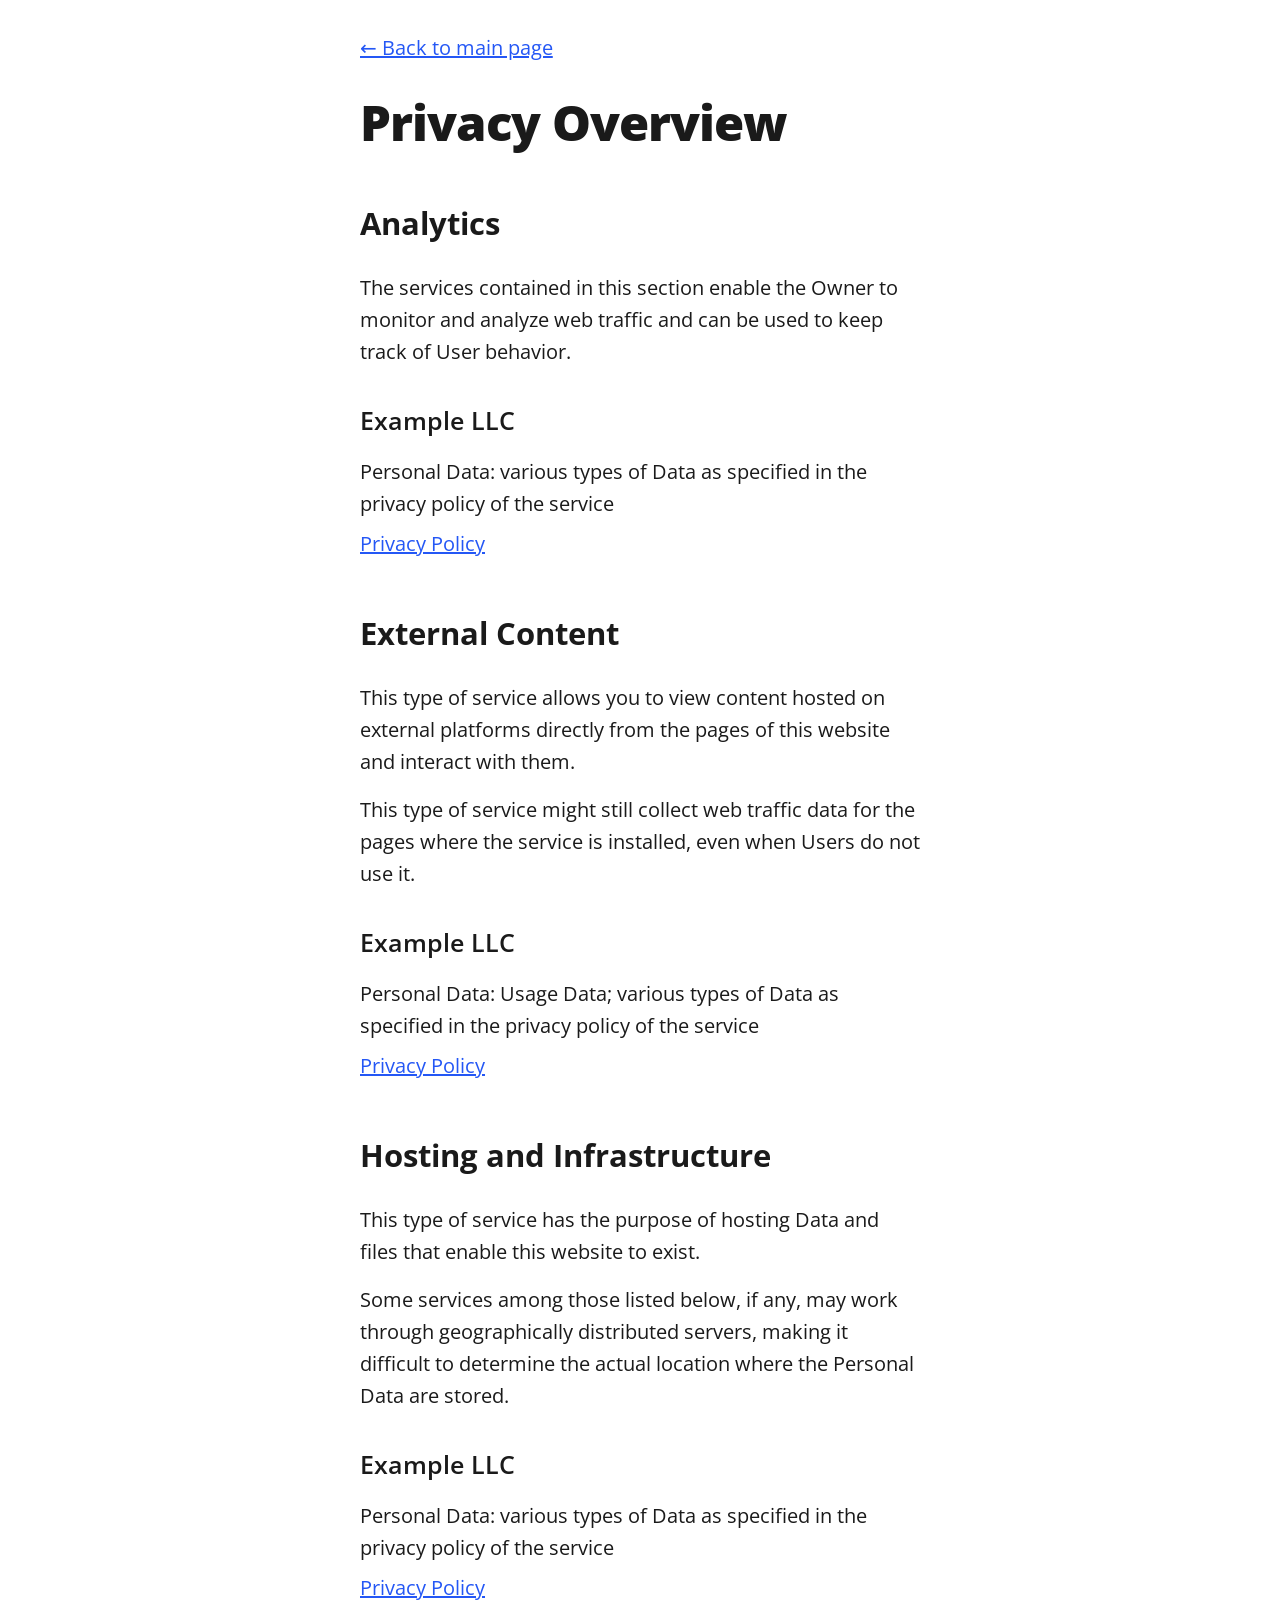
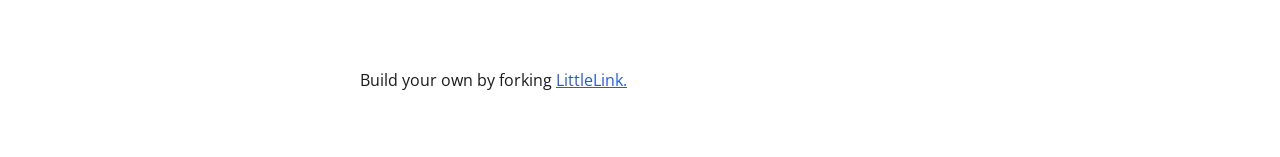
==== privacy.html @ 15a026bd "source repo import" ====
<!DOCTYPE html>

<!--
  To change the theme, change the class on the html tag below to one of:
  - theme-auto: Automatically switches based on user's system preferences
  - theme-light: Forces light theme
  - theme-dark: Forces dark theme
-->

<html class="theme-auto" lang="en"> <!-- Update `class="theme-auto"` with your preference -->

  <head>
    <meta charset="utf-8">
    <meta name="viewport" content="width=device-width, initial-scale=1">

    <!-- Page Title - Change this to your name/brand (50-60 characters recommended) -->
    <title>Privacy Policy | LittleLink</title>
    <link rel="icon" type="image/png" href="images/avatar.png"> <!-- Update this with your own favicon -->


    <!-- Meta Description - Write a description (150-160 characters recommended) -->
    <meta name="description" content="Privacy policy and data collection information for LittleLink">
    <meta name="robots" content="noindex"> <!-- Since this is a utility page -->

    <!-- Browser UI Color - Matches the default light/dark theme backgrounds -->
    <meta name="theme-color" content="#ffffff" media="(prefers-color-scheme: light)">
    <meta name="theme-color" content="#121212" media="(prefers-color-scheme: dark)">

    <!-- Stylesheets -->
    <link rel="stylesheet" href="css/reset.css">
    <link rel="stylesheet" href="css/style.css">
    <link rel="stylesheet" href="css/brands.css">

  </head>

  <body>
    <main class="container-left">
      <div class="column">
        <nav>
          <a href="index.html" aria-label="Back to homepage">← Back to main page</a>
        </nav>

        <h1>Privacy Overview</h1>

        <section aria-labelledby="analytics-heading">
          <h2 id="analytics-heading">Analytics</h2>
          <p>The services contained in this section enable the Owner to monitor and analyze web traffic and can be used to keep track of User behavior.</p>

          <h3>Example LLC</h3>
          <ul role="list">
            <li>Personal Data: various types of Data as specified in the privacy policy of the service</li>
            <li><a href="https://example.com/privacy/" target="_blank" rel="noopener">Privacy Policy</a></li>
          </ul>
        </section>

        <section aria-labelledby="external-content-heading">
          <h2 id="external-content-heading">External Content</h2>
          <p>This type of service allows you to view content hosted on external platforms directly from the pages of this website and interact with them.</p>
          <p>This type of service might still collect web traffic data for the pages where the service is installed, even when Users do not use it.</p>

          <h3>Example LLC</h3>
          <ul role="list">
            <li>Personal Data: Usage Data; various types of Data as specified in the privacy policy of the service</li>
            <li><a href="https://example.com/privacy/" target="_blank" rel="noopener">Privacy Policy</a></li>
          </ul>
        </section>

        <section aria-labelledby="hosting-heading">
          <h2 id="hosting-heading">Hosting and Infrastructure</h2>
          <p>This type of service has the purpose of hosting Data and files that enable this website to exist.</p>
          <p>Some services among those listed below, if any, may work through geographically distributed servers, making it difficult to determine the actual location where the Personal Data are stored.</p>

          <h3>Example LLC</h3>
          <ul role="list">
            <li>Personal Data: various types of Data as specified in the privacy policy of the service</li>
            <li><a href="https://example.com/privacy" target="_blank" rel="noopener">Privacy Policy</a></li>
          </ul>
        </section>

        <footer>
          <p>Build your own by forking <a href="https://littlelink.io" target="_blank" rel="noopener">LittleLink.</a></p>
        </footer>
      </div>
    </main>

  </body>

</html>
---- css/style.css ----
/*
* LittleLink
* https://littlelink.io
* Free to use under the MIT license
* http://www.opensource.org/licenses/mit-license.php
*/

/* Grid
  –––––––––––––––––––––––––––––––––––––––––––––––––– */
  .container {
	position:relative;
	width:100%;
	max-width:37.5rem;     				/* 600px */
    text-align:center;
	margin:0 auto;
	padding:var(--spacing-xl) var(--spacing-m) 0 var(--spacing-m);
	box-sizing:border-box;
}
.container-left {
	position:relative;
	width:100%;
	max-width:37.5rem;
	text-align:left;
	margin:0 auto;
	padding:0 1.25rem;
	box-sizing:border-box;
}
.container-left p {
	margin-bottom: 1rem;  				/* 16px space between paragraphs */
  }
.column {
	width:100%;
	box-sizing:border-box;
}
/* For devices larger than 400px */
  @media (min-width:25rem) {            /* 400px */
    .container {
	width:85%;
}
}/* For devices larger than 550px */
  @media (min-width:34.375rem) {        /* 550px */
    .container {
	width:80%;
}
}

/* Base Styles
  –––––––––––––––––––––––––––––––––––––––––––––––––– */
  body {
	margin:0;
	padding:0;
	background-color:#ffffff;
	color:#1a1a1a;
	font-family:"Open Sans",system-ui;
    font-weight:400;
	line-height:1.6;
}

/* Base Typography Settings
–––––––––––––––––––––––––––––––––––––––––––––––––– */
/* Base size - 16px browser default */
:root {
  font-size:16px;           /* Using a 1.25 modular scale for typography */
  --scale-0:1rem;           /* 16px */
  --scale-1:1.25rem;        /* 20px */
  --scale-2:1.563rem;       /* 25px */
  --scale-3:1.953rem;       /* 31px */
  --scale-4:2.441rem;       /* 39px */
  --scale-5:3.052rem;       /* 49px */

  /* Spacing units */
  --spacing-xs:0.5rem;      /* 8px */
  --spacing-s:1rem;         /* 16px */
  --spacing-m:1.5rem;       /* 24px */
  --spacing-l:2rem;         /* 32px */
  --spacing-xl:3rem;        /* 48px */
  --spacing-xxl:4rem;       /* 64px */
}

/* Avatar */
.avatar {
	width: 8rem;             /* 128px */
	height: 8rem;
	border-radius: 50%;
	object-fit: cover;
	background-position: center;
	margin-bottom: var(--spacing-l);
	margin-left: auto;
	margin-right: auto;
	display: block;
  }

/* Typography Scale */
h1 {
	margin:0 0 var(--spacing-m) 0;
	font-size:var(--scale-5);           /* ~49px */
  	font-weight:800;
	line-height:1.1;
	letter-spacing:-0.02em;
	word-wrap:break-word;
	overflow-wrap:break-word;
	hyphens:auto;           /* Delete this to remove automatic hyphen on line break */
}
body {
	font-size:var(--scale-1);           /* 20px */
  	line-height:1.6;
}
.container p {
	margin:0 0 var(--spacing-xl) 0;
	font-size:var(--scale-1);
	line-height:1.6;
}

/* Footer */
footer {
	margin:var(--spacing-xxl) 0;            /* 4rem (64px) top and bottom */
    font-size:var(--scale-0);
}

/* Responsive adjustments */
@media (max-width:34.375rem) {              /* 550px */
  h1 {
	font-size:2rem;
}
body {
	font-size:var(--scale-0);
}
.container p {
	font-size:var(--scale-0);
}
.avatar {
	margin-bottom:var(--spacing-m);
}
footer {
	margin:var(--spacing-xl) 0;         	/* 3rem (48px) top and bottom */
}
}

/* Links
  –––––––––––––––––––––––––––––––––––––––––––––––––– */
  a {
	color:#2457F5;
	text-decoration:underline;
}
a:hover {
	color:#083BDA;
}

/* Buttons
–––––––––––––––––––––––––––––––––––––––––––––––––– */
.button,button {
	display:inline-flex;
	align-items:center;
	justify-content:center;
	width:18.75rem;             	/* 300px */
 	min-height:3rem;                /* 48px */
  	padding:0.75rem 1rem;         	/* 12px ; 16px */
  	font-size:1.125rem;           	/* 18px */
  	font-weight:700;
	text-decoration:none;
	white-space:normal;
  	background-color:var(--button-background,transparent);
	color:var(--button-text,#000000);
	border:var(--button-border,none);
	border-radius:0.5rem;
	cursor:pointer;
	box-sizing:border-box;
	hyphens:auto;               	/* Delete this to remove automatic hyphen on line break */
  	margin-bottom:1rem;
	text-align:center;
	line-height:1.3;
}

/* Icons
–––––––––––––––––––––––––––––––––––––––––––––––––– */
.icon {
	width:1.25rem;
	height:1.25rem;
	margin-right:0.5rem;
	flex-shrink:0;
}

/* Avatar Modifiers
  –––––––––––––––––––––––––––––––––––––––––––––––––– */
   /* Modifier for no avatar rounding */
   .avatar--none {
	border-radius: 0%;
  }

  /* Modifier for rounded avatar */
  .avatar--rounded {
	border-radius: 50%;
  }

  /* Modifier for slightly rounded corners */
  .avatar--soft {
	border-radius: 0.5rem;   /* 8px rounded corners */
  }

/* Theme System
  –––––––––––––––––––––––––––––––––––––––––––––––––– */
/* Light theme is default above */

/* Light theme (forced) */
:root.theme-light {
	color-scheme:light;
}

/* Dark theme */
:root.theme-dark {
	color-scheme:dark;
}
:root.theme-dark :focus-visible {
	outline: 2px solid #4899F7;
	outline-offset: 2px;
  }
:root.theme-dark body {
	background-color:#121212;
	color:#ffffff;
}
:root.theme-dark a:not(.button) {
	color:#4899F7;
}
:root.theme-dark a:not(.button):hover {
	color:#7AB8FF;
}

/* Auto theme */
:root.theme-auto {
	color-scheme:light dark;
}
@media (prefers-color-scheme:dark) {
	:root.theme-auto body {
	background-color:#121212;
	color:#ffffff;
}
:root.theme-auto :focus-visible {
    outline: 2px solid #4899F7;
    outline-offset: 2px;
  }
:root.theme-auto a:not(.button) {
	color:#4899F7;
}
:root.theme-auto a:not(.button):hover {
	color:#7AB8FF;
}
}

/* Button Text Color Override
    –––––––––––––––––––––––––––––––––––––––––––––––––– */
    .button:hover,button:hover {
	color:var(--button-text,#000000);
}

/* Privacy Page Styles
  –––––––––––––––––––––––––––––––––––––––––––––––––– */
.container-left nav {
	margin:var(--spacing-l) 0;
	text-align:left;
}
section {
	margin:var(--spacing-xl) 0;
	text-align:left;
}
h2 {
	font-size:var(--scale-3);
	font-weight:700;
	margin-bottom:var(--spacing-m);
}
h3 {
	font-size:var(--scale-2);
	font-weight:600;
	margin:var(--spacing-l) 0 var(--spacing-s) 0;
}
ul {
	list-style:none;
	padding:0;
	margin:0 0 var(--spacing-m) 0;
}
ul li {
	margin-bottom:var(--spacing-xs);
}

/* Privacy page specific responsive adjustments */
  @media (max-width:34.375rem) {
	h2 {
	font-size:var(--scale-2);
	}
	h3 {
	font-size:var(--scale-1);
	}
	section {
	margin:var(--spacing-l) 0;
	}
}

/* Font Face Definitions
  –––––––––––––––––––––––––––––––––––––––––––––––––– */
@font-face {
	font-display:swap;
	font-family:'Open Sans';
	font-style:normal;
	font-weight:400;
	src:url('../fonts/open-sans-v34-vietnamese_latin-ext_latin_hebrew_greek-ext_greek_cyrillic-ext_cyrillic-regular.woff2') format('woff2');
}
@font-face {
	font-display:swap;
	font-family:'Open Sans';
	font-style:normal;
	font-weight:600;
	src:url('../fonts/open-sans-v34-vietnamese_latin-ext_latin_hebrew_greek-ext_greek_cyrillic-ext_cyrillic-600.woff2') format('woff2');
}
@font-face {
	font-display:swap;
	font-family:'Open Sans';
	font-style:normal;
	font-weight:700;
	src:url('../fonts/open-sans-v34-vietnamese_latin-ext_latin_hebrew_greek-ext_greek_cyrillic-ext_cyrillic-700.woff2') format('woff2');
}
@font-face {
	font-display:swap;
	font-family:'Open Sans';
	font-style:normal;
	font-weight:800;
	src:url('../fonts/open-sans-v34-vietnamese_latin-ext_latin_hebrew_greek-ext_greek_cyrillic-ext_cyrillic-800.woff2') format('woff2');
}
---- css/brands.css ----
/*
* LittleLink Button Styles
* https://littlelink.io
* Free to use under the MIT license
* http://www.opensource.org/licenses/mit-license.php
*/

/* Brand Button Base Styles
–––––––––––––––––––––––––––––––––––––––––––––––––– */
/* Only include brand-specific button styling here.
   The color/background/border plumbing lives in style.css. */
.button,button {
	transition:filter 0.2s ease,transform 0.2s ease;
}

/* Global Button Hover Effect
–––––––––––––––––––––––––––––––––––––––––––––––––– */
.button:hover,button:hover {
	filter:brightness(90%);
	transform:translateY(-1px);
}

/* Button Icons
–––––––––––––––––––––––––––––––––––––––––––––––––– */
.icon {
	filter:var(--icon-filter,none);
}

/* Brand-Specific Styles
–––––––––––––––––––––––––––––––––––––––––––––––––– */

/* Default */
.button.button-default {
	--button-text:#ffffff;
	--button-background:#2457F5;
	--button-border:1px solid #ffffff;
}

/* Amazon */
.button-amazon {
	--button-text:#000000;
	--button-background:#FFFFFF;
	--button-border:1px solid #212121;
}

/* Amazon Music */
.button-amazon-music {
	--button-text:#000000;
	--button-background:#25D1DA;
}

/* Apple App Store */
.button-appstore {
	--button-text:#FFFFFF;
	--button-background:#000000;
	--button-border:1px solid #FFFFFF;
}

/* Apple Invites */
.button-invites {
	--button-text:#FFFFFF;
	--button-background:#000000;
	--button-border:1px solid #FFFFFF;
}

/* Apple Music */
.button-apple-music {
	--button-text:#ffffff;
	--button-background:#000000;
	--button-border:1px solid #FFFFFF;
}

/* Apple Music Alt */
.button-apple-music-alt {
	--button-text:#ffffff;
	background-image:linear-gradient(to bottom,#FB5C74,#FA233B);
}

/* Apple Podcasts */
.button-apple-podcasts {
	--button-text:#ffffff;
	--button-background:#000000;
	--button-border:1px solid #FFFFFF;
}

/* Apple Podcasts Alt */
.button-apple-podcasts-alt {
	--button-text:#ffffff;
	background-image:linear-gradient(to bottom,#F452FF,#832BC1);
}

/* Bandcamp */
.button-bandcamp {
	--button-text:#ffffff;
	--button-background:#1d9fc3;
}

/* Behance */
.button-behance {
	--button-text:#ffffff;
	--button-background:#0057FF;
  --button-border:1px solid #FFFFFF;
}

/* Bluesky */
.button-bluesky {
	--button-text:#FFFFFF;
	--button-background:#1185FE;
}

/* Bluesky Alt */
.button-bluesky-alt {
	--button-text:#000000;
	--button-background:#FFFFFF;
	--button-border:1px solid #000000;
}

/* Buy Me a Coffee */
.button-coffee {
	--button-text:#000000;
	--button-background:#ffdd00;
}

/* Cal.com */
.button-cal {
	--button-text:#FFFFFF;
	--button-background:#292929;
	--button-border:1px solid #FFFFFF;
}

/* Calendly */
.button-calendly {
	--button-text:#FFFFFF;
	--button-background:#006BFF;
}

/* Cash App */
.button-cash-app {
	--button-text:#ffffff;
	background-image:linear-gradient(to bottom,#00d64b,#00c244);
}

/* dev.to */
.button-dev-to {
	--button-text:#000000;
	--button-background:#f5f5f5;
	--button-border:1px solid #212121;
}

/* Discogs */
.button-discogs {
	--button-text:#000000;
	--button-background:#FFFFFF;
	--button-border:1px solid #000000;
}

/* Discogs Alt */
.button-discogs-alt {
	--button-text:#FFFFFF;
	--button-background:#000000;
	--button-border:1px solid #FFFFFF;
}

/* Discord */
.button-discord {
	--button-text:#ffffff;
	--button-background:#5865F2;
}

/* Dribbble */
.button-dribbble {
	--button-text:#000000;
	--button-background:#FFFFFF;
	--button-border:1px solid #212121;
}

/* Etsy */
.button-etsy {
	--button-text:#ffffff;
	--button-background:#F45800;
}

/* Facebook */
.button-faceb {
	--button-text:#ffffff;
	--button-background:#0866FF;
}

/* Facebook Messenger */
.button-messenger {
	--button-text:#ffffff;
	--button-background:#0866FF;
}

/* Figma */
.button-figma {
	--button-text:#ffffff;
	--button-background:#000000;
	--button-border:1px solid #FFFFFF;
}

/* Fiverr */
.button-fiverr {
	--button-text:#ffffff;
	--button-background:#1DBF73;
}

/* Flickr */
.button-flickr {
	--button-text:#ffffff;
	--button-background:#000000;
	--button-border:1px solid #FFFFFF;
}

/* GitHub */
.button-github {
	--button-text:#ffffff;
	--button-background:#000000;
	--button-border:1px solid #FFFFFF;
}

/* GitLab */
.button-gitlab {
	--button-text:#ffffff;
	--button-background:#6151b2;
}

/* GoFundMe */
.button-gofundme {
	--button-text:#ffffff;
	--button-background:#02A95C;
}

/* Goodreads */
.button-goodreads {
	--button-text:#333333;
	--button-background:#f3f1e6;
	--button-border:1px solid #212121;
}

/* Google Black */
.button-google-black {
	--button-text:#FFFFFF;
	--button-background:#000000;
	--button-border:1px solid #FFFFFF;
}

/* Google Play Store */
.button-playstore {
	--button-text:#FFFFFF;
	--button-background:#000000;
	--button-border:1px solid #FFFFFF;
}

/* Google Scholar */
.button-google-scholar {
	--button-text:#000000;
	--button-background:#FFFFFF;
	--button-border:1px solid #212121;
}

/* Hashnode */
.button-hashnode {
	--button-text:#000000;
	--button-background:#ffffff;
	--button-border:1px solid #212121;
}

/* Instagram */
.button-instagram {
	--button-text:#ffffff;
	background-image:linear-gradient(-135deg,#1400c8,#b900b4,#f50000);
}

/* Kick */
.button-kick {
	--button-text:#ffffff;
	--button-background:#000000;
	--button-border:1px solid #ffffff;
}

/* Kick Alt */
.button-kick-alt {
	--button-text:#000000;
	--button-background:#01e701;
}

/* Kickstarter */
.button-kickstarter {
	--button-text:#ffffff;
	--button-background:#05ce78;
}

/* Ko-fi */
.button-ko-fi {
	--button-text:#ffffff;
	--button-background:#000000;
  --button-border:1px solid #FFFFFF;
}

/* Last.fm */
.button-last-fm {
	--button-text:#ffffff;
	--button-background:#D51007;
}

/* Letterboxd */
.button-letterboxd {
	--button-text:#ffffff;
	--button-background:#2c3440;
	--button-border:1px solid #FFFFFF;
}

/* Line */
.button-line {
	--button-text:#FFFFFF;
	--button-background:#06C755;
}

/* LinkedIn */
.button-linked {
	--button-text:#ffffff;
	--button-background:#2867b2;
}

/* Mailchimp */
.button-mailchimp {
	--button-text:#000000;
	--button-background:#FFE01B;
}

/* Mastodon */
.button-mastodon {
	--button-text:#ffffff;
	--button-background:#17063B;
	--button-border:1px solid #FFFFFF;
}

/* Matrix */
.button-matrix {
	--button-text:#000000;
	--button-background:#ffffff;
	--button-border:1px solid #000000;
}

/* Meetup */
.button-meetup {
	--button-text:#000000;
	--button-background:#ffffff;
	--button-border:1px solid #000000;
}

/* Meetup Alt */
.button-meetup-alt {
	--button-text:#ffffff;
	--button-background:#ED1C40;
}

/* Medium */
.button-medium {
	--button-text:#ffffff;
	--button-background:#000000;
	--button-border:1px solid #FFFFFF;
}

/* Microsoft */
.button-microsoft {
	--button-text:#ffffff;
	--button-background:#000000;
	--button-border:1px solid #FFFFFF;
}

/* Notion */
.button-notion {
	--button-text:#000000;
	--button-background:#ffffff;
	--button-border:1px solid #212121;
}

/* Obsidian */
.button.button-obsidian {
	--button-text:#ffffff;
	--button-background:#262626;
	--button-border:1px solid #ffffff;
}

/* OnlyFans */
.button-onlyfans {
	--button-text:#ffffff;
	--button-background:#00AEEF;
}

/* Patreon */
.button-patreon {
	--button-text:#ffffff;
	--button-background:#000000;
	--button-border:1px solid #FFFFFF;
}

/* PayPal */
.button-paypal {
	--button-text:#ffffff;
	--button-background:#002991;
  --button-border:1px solid #FFFFFF;
}

/* Pinterest */
.button-pinterest {
	--button-text:#000000;
	--button-background:#ffffff;
	--button-border:1px solid #212121;
}

/* Product Hunt */
.button-product-hunt {
	--button-text:#000000;
	--button-background:#ffffff;
	--button-border:1px solid #212121;
}

/* Reddit */
.button-reddit {
	--button-text:#FFFFFF;
	--button-background:#FF4500;
}

/* Shop */
.button-shop {
	--button-text:#ffffff;
	--button-background:#5A31F4;
}

/* Signal */
.button-signal {
	--button-text:#ffffff;
	--button-background:#3B45FD;
}

/* Signal Alt */
.button-signal-alt {
	--button-text:#3B45FD;
	--button-background:#E3E8FE;
	--button-border:1px solid #000000;
}

/* Slack */
.button-slack {
	--button-text:#000000;
	--button-background:#FFFFFF;
	--button-border:1px solid #212121;
}

/* Snapchat */
.button-snapchat {
	--button-text:#000000;
	--button-background:#fffc00;
}

/* SoundCloud */
.button-soundcloud {
	--button-text:#ffffff;
	--button-background:#ff5500;
}

/* Spotify */
.button-spotify {
	--button-text:#191414;
	--button-background:#1db954;
}

/* Spotify Alt */
.button-spotify-alt {
	--button-text:#FFFFFF;
	--button-background:#191414;
	--button-border:1px solid #FFFFFF;
}

/* Square */
.button-square {
	--button-text:#FFFFFF;
	--button-background:#006AFF;
}

/* Stack Overflow */
.button-stack-overflow {
	--button-text:#000000;
	--button-background:#FFFFFF;
	--button-border:1px solid #000000;
}

/* Steam */
.button-steam {
	--button-text:#ffffff;
	background-image:linear-gradient(90deg,#08BBFF,#2B75FF);
}

/* Steam Alt */
.button-steam-alt {
	--button-text:#ffffff;
	background-image:linear-gradient(90deg,#09172a,#072a57,#0c5085);
	--button-border:1px solid #FFFFFF;
}

/* Strava */
.button-strava {
	--button-text:#ffffff;
	--button-background:#fc5200;
}

/* Substack */
.button-substack {
	--button-text:#ffffff;
	--button-background:#FF6719;
}

/* Telegram */
.button-telegram {
	--button-text:#ffffff;
	--button-background:#3faee8;
}

/* Threads */
.button-threads {
	--button-text:#FFFFFF;
	--button-background:#000000;
	--button-border:1px solid #FFFFFF;
}

/* Threema */
.button-threema {
	--button-text:#000000;
	--button-background:#3fe669;
}

/* TikTok */
.button-tiktok {
	--button-text:#ffffff;
	--button-background:#000000;
	--button-border:1px solid #FFFFFF;
}

/* Trello */
.button-trello {
	--button-text:#ffffff;
	--button-background:#0065ff;
}

/* Tumblr */
.button-tumb {
	--button-text:#ffffff;
	--button-background:#131313;
	--button-border:1px solid #FFFFFF;
}

/* Twitch */
.button-twitch {
	--button-text:#ffffff;
	--button-background:#9146ff;
}

/* Unsplash */
.button-unsplash {
	--button-text:#000000;
	--button-background:#ffffff;
	--button-border:1px solid #212121;
}

/* Venmo */
.button-venmo {
	--button-text:#ffffff;
	--button-background:#008CFF;
}

/* Vimeo */
.button-vimeo {
	--button-text:#ffffff;
	--button-background:#1ab7ea;
}

/* VSCO */
.button-vsco {
	--button-text:#FFFFFF;
	--button-background:#000000;
	--button-border:1px solid #FFFFFF;
}

/* WhatsApp */
.button-whatsapp {
	--button-text:#ffffff;
	--button-background:#455a64;
}

/* WordPress */
.button-wordpress {
	--button-text:#ffffff;
	--button-background:#3858E9;
}

/* X */
.button-x {
	--button-text:#FFFFFF;
	--button-background:#000000;
	--button-border:1px solid #FFFFFF;
}

/* YouTube */
.button-yt {
	--button-text:#ffffff;
	--button-background:#282828;
	--button-border:1px solid #FFFFFF;
}

/* YouTube Music */
.button-yt-music {
	--button-text:#ffffff;
	--button-background:#282828;
	--button-border:1px solid #FFFFFF;
}

/* YouTube Alt */
.button-yt-alt {
	--button-text:#ffffff;
	--button-background:#FF0000;
}

/* Zelle */
.button-zelle {
	--button-text:#ffffff;
	--button-background:#6D1ED4;
}

/* Zoom */
.button-zoom {
	--button-text:#ffffff;
	--button-background:#0B5CFF;
  --button-border:1px solid #FFFFFF;
}
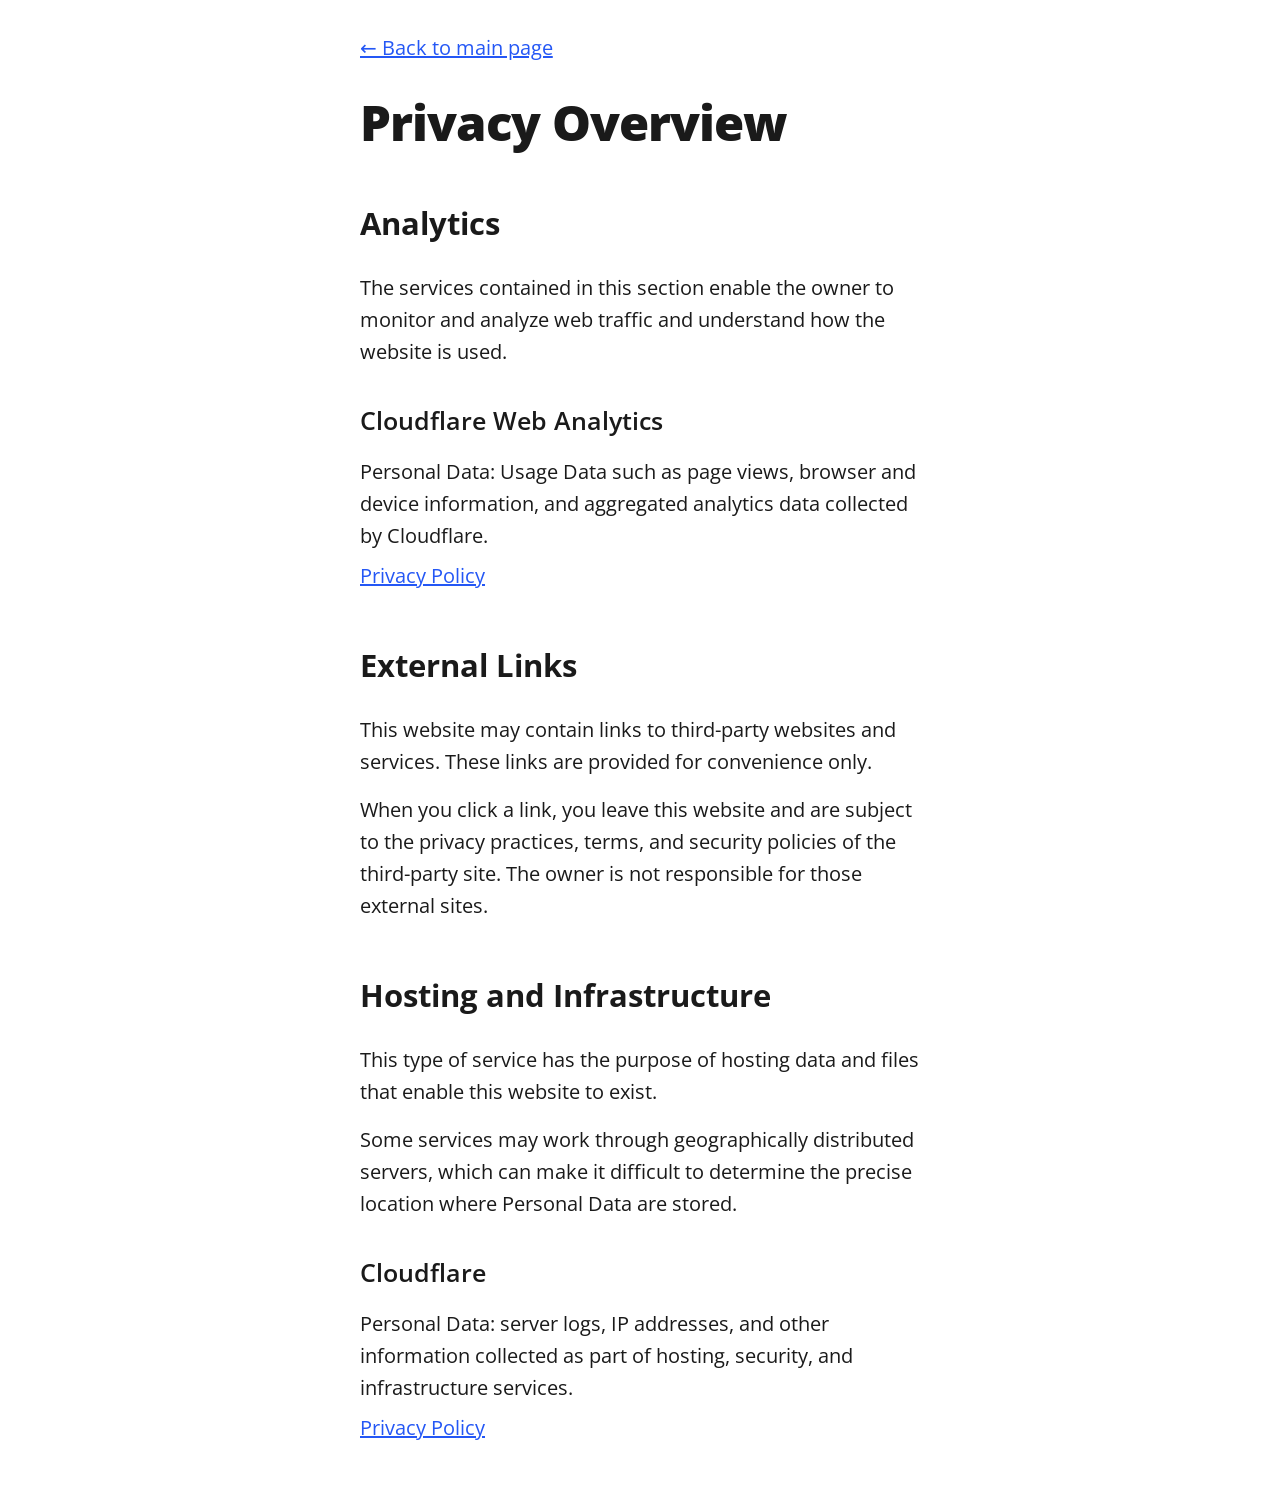
==== commit 610e11e3: "Updated to feature everything needed" ====
--- a/privacy.html
+++ b/privacy.html
@@ -14,12 +14,12 @@
     <meta name="viewport" content="width=device-width, initial-scale=1">
 
     <!-- Page Title - Change this to your name/brand (50-60 characters recommended) -->
-    <title>Privacy Policy | LittleLink</title>
+    <title>Privacy Policy | Splewsh.uk</title>
     <link rel="icon" type="image/png" href="images/avatar.png"> <!-- Update this with your own favicon -->
 
 
     <!-- Meta Description - Write a description (150-160 characters recommended) -->
-    <meta name="description" content="Privacy policy and data collection information for LittleLink">
+    <meta name="description" content="Privacy policy and data collection information for Splewsh.uk">
     <meta name="robots" content="noindex"> <!-- Since this is a utility page -->
 
     <!-- Browser UI Color - Matches the default light/dark theme backgrounds -->
@@ -44,42 +44,32 @@
 
         <section aria-labelledby="analytics-heading">
           <h2 id="analytics-heading">Analytics</h2>
-          <p>The services contained in this section enable the Owner to monitor and analyze web traffic and can be used to keep track of User behavior.</p>
+          <p>The services contained in this section enable the owner to monitor and analyze web traffic and understand how the website is used.</p>
 
-          <h3>Example LLC</h3>
+          <h3>Cloudflare Web Analytics</h3>
           <ul role="list">
-            <li>Personal Data: various types of Data as specified in the privacy policy of the service</li>
-            <li><a href="https://example.com/privacy/" target="_blank" rel="noopener">Privacy Policy</a></li>
+            <li>Personal Data: Usage Data such as page views, browser and device information, and aggregated analytics data collected by Cloudflare.</li>
+            <li><a href="https://www.cloudflare.com/privacypolicy/" target="_blank" rel="noopener">Privacy Policy</a></li>
           </ul>
         </section>
 
-        <section aria-labelledby="external-content-heading">
-          <h2 id="external-content-heading">External Content</h2>
-          <p>This type of service allows you to view content hosted on external platforms directly from the pages of this website and interact with them.</p>
-          <p>This type of service might still collect web traffic data for the pages where the service is installed, even when Users do not use it.</p>
-
-          <h3>Example LLC</h3>
-          <ul role="list">
-            <li>Personal Data: Usage Data; various types of Data as specified in the privacy policy of the service</li>
-            <li><a href="https://example.com/privacy/" target="_blank" rel="noopener">Privacy Policy</a></li>
-          </ul>
+        <section aria-labelledby="external-links-heading">
+          <h2 id="external-links-heading">External Links</h2>
+          <p>This website may contain links to third-party websites and services. These links are provided for convenience only.</p>
+          <p>When you click a link, you leave this website and are subject to the privacy practices, terms, and security policies of the third-party site. The owner is not responsible for those external sites.</p>
         </section>
 
         <section aria-labelledby="hosting-heading">
           <h2 id="hosting-heading">Hosting and Infrastructure</h2>
-          <p>This type of service has the purpose of hosting Data and files that enable this website to exist.</p>
-          <p>Some services among those listed below, if any, may work through geographically distributed servers, making it difficult to determine the actual location where the Personal Data are stored.</p>
+          <p>This type of service has the purpose of hosting data and files that enable this website to exist.</p>
+          <p>Some services may work through geographically distributed servers, which can make it difficult to determine the precise location where Personal Data are stored.</p>
 
-          <h3>Example LLC</h3>
+          <h3>Cloudflare</h3>
           <ul role="list">
-            <li>Personal Data: various types of Data as specified in the privacy policy of the service</li>
-            <li><a href="https://example.com/privacy" target="_blank" rel="noopener">Privacy Policy</a></li>
+            <li>Personal Data: server logs, IP addresses, and other information collected as part of hosting, security, and infrastructure services.</li>
+            <li><a href="https://www.cloudflare.com/privacypolicy/" target="_blank" rel="noopener">Privacy Policy</a></li>
           </ul>
         </section>
-
-        <footer>
-          <p>Build your own by forking <a href="https://littlelink.io" target="_blank" rel="noopener">LittleLink.</a></p>
-        </footer>
       </div>
     </main>
 
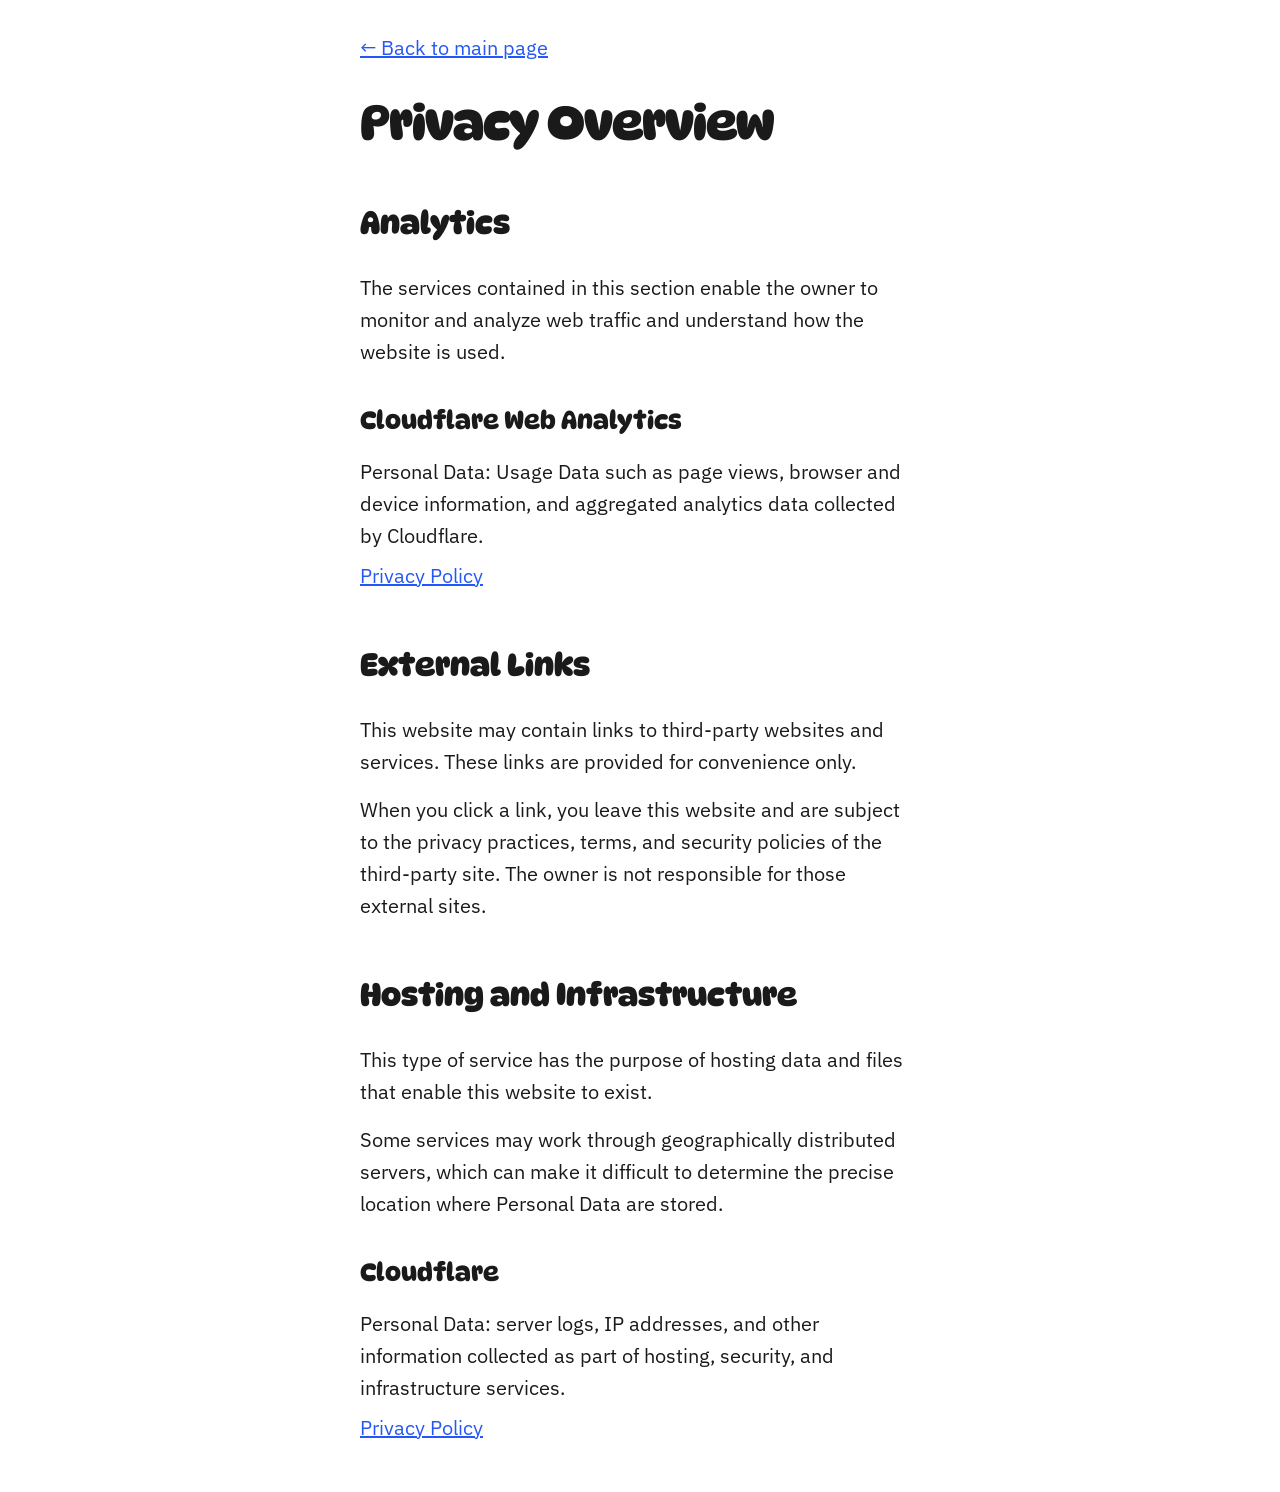
==== commit 04d3fd6f: "Changed fonts" ====
--- a/privacy.html
+++ b/privacy.html
@@ -25,6 +25,10 @@
     <!-- Browser UI Color - Matches the default light/dark theme backgrounds -->
     <meta name="theme-color" content="#ffffff" media="(prefers-color-scheme: light)">
     <meta name="theme-color" content="#121212" media="(prefers-color-scheme: dark)">
+
+    <link rel="preconnect" href="https://fonts.googleapis.com">
+    <link rel="preconnect" href="https://fonts.gstatic.com" crossorigin>
+    <link href="https://fonts.googleapis.com/css2?family=DynaPuff:wght@400..700&family=IBM+Plex+Sans:wght@400;600;700&display=swap" rel="stylesheet">
 
     <!-- Stylesheets -->
     <link rel="stylesheet" href="css/reset.css">
--- a/css/style.css
+++ b/css/style.css
@@ -13,8 +13,11 @@
 	max-width:37.5rem;     				/* 600px */
     text-align:center;
 	margin:0 auto;
-	padding:var(--spacing-xl) var(--spacing-m) 0 var(--spacing-m);
+	padding:var(--spacing-l) var(--spacing-m) 0 var(--spacing-m);
 	box-sizing:border-box;
+	display:flex;
+	flex:1;
+	flex-direction:column;
 }
 .container-left {
 	position:relative;
@@ -32,6 +35,11 @@
 	width:100%;
 	box-sizing:border-box;
 }
+.container > .column {
+	display:flex;
+	flex:1;
+	flex-direction:column;
+}
 /* For devices larger than 400px */
   @media (min-width:25rem) {            /* 400px */
     .container {
@@ -49,9 +57,11 @@
   body {
 	margin:0;
 	padding:0;
+	display:flex;
+	flex-direction:column;
 	background-color:#ffffff;
 	color:#1a1a1a;
-	font-family:"Open Sans",system-ui;
+	font-family:"IBM Plex Sans",sans-serif;
     font-weight:400;
 	line-height:1.6;
 }
@@ -89,24 +99,35 @@
 	margin-right: auto;
 	display: block;
   }
+.container .avatar {
+	margin-bottom:var(--spacing-s);
+}
 
 /* Typography Scale */
 h1 {
 	margin:0 0 var(--spacing-m) 0;
 	font-size:var(--scale-5);           /* ~49px */
-  	font-weight:800;
+	font-weight:700;
 	line-height:1.1;
 	letter-spacing:-0.02em;
 	word-wrap:break-word;
 	overflow-wrap:break-word;
 	hyphens:auto;           /* Delete this to remove automatic hyphen on line break */
 }
+h1,
+h2,
+h3 {
+	font-family:"DynaPuff",cursive;
+}
+.container h1 {
+	margin-bottom:var(--spacing-xs);
+}
 body {
 	font-size:var(--scale-1);           /* 20px */
   	line-height:1.6;
 }
 .container p {
-	margin:0 0 var(--spacing-xl) 0;
+	margin:0 0 var(--spacing-m) 0;
 	font-size:var(--scale-1);
 	line-height:1.6;
 }
@@ -116,6 +137,9 @@
 	margin:var(--spacing-xxl) 0;            /* 4rem (64px) top and bottom */
     font-size:var(--scale-0);
 }
+.container footer {
+	margin:auto 0 var(--spacing-m);
+}
 
 /* Responsive adjustments */
 @media (max-width:34.375rem) {              /* 550px */
@@ -130,6 +154,9 @@
 }
 .avatar {
 	margin-bottom:var(--spacing-m);
+}
+.container .avatar {
+	margin-bottom:var(--spacing-s);
 }
 footer {
 	margin:var(--spacing-xl) 0;         	/* 3rem (48px) top and bottom */
@@ -166,6 +193,7 @@
 	cursor:pointer;
 	box-sizing:border-box;
 	hyphens:auto;               	/* Delete this to remove automatic hyphen on line break */
+	font-family:"IBM Plex Sans",sans-serif;
   	margin-bottom:1rem;
 	text-align:center;
 	line-height:1.3;
@@ -293,34 +321,3 @@
 	margin:var(--spacing-l) 0;
 	}
 }
-
-/* Font Face Definitions
-  –––––––––––––––––––––––––––––––––––––––––––––––––– */
-@font-face {
-	font-display:swap;
-	font-family:'Open Sans';
-	font-style:normal;
-	font-weight:400;
-	src:url('../fonts/open-sans-v34-vietnamese_latin-ext_latin_hebrew_greek-ext_greek_cyrillic-ext_cyrillic-regular.woff2') format('woff2');
-}
-@font-face {
-	font-display:swap;
-	font-family:'Open Sans';
-	font-style:normal;
-	font-weight:600;
-	src:url('../fonts/open-sans-v34-vietnamese_latin-ext_latin_hebrew_greek-ext_greek_cyrillic-ext_cyrillic-600.woff2') format('woff2');
-}
-@font-face {
-	font-display:swap;
-	font-family:'Open Sans';
-	font-style:normal;
-	font-weight:700;
-	src:url('../fonts/open-sans-v34-vietnamese_latin-ext_latin_hebrew_greek-ext_greek_cyrillic-ext_cyrillic-700.woff2') format('woff2');
-}
-@font-face {
-	font-display:swap;
-	font-family:'Open Sans';
-	font-style:normal;
-	font-weight:800;
-	src:url('../fonts/open-sans-v34-vietnamese_latin-ext_latin_hebrew_greek-ext_greek_cyrillic-ext_cyrillic-800.woff2') format('woff2');
-}
--- a/css/brands.css
+++ b/css/brands.css
@@ -5,633 +5,51 @@
 * http://www.opensource.org/licenses/mit-license.php
 */
 
-/* Brand Button Base Styles
-–––––––––––––––––––––––––––––––––––––––––––––––––– */
-/* Only include brand-specific button styling here.
-   The color/background/border plumbing lives in style.css. */
+/* Shared button effects */
 .button,button {
 	transition:filter 0.2s ease,transform 0.2s ease;
 }
 
-/* Global Button Hover Effect
-–––––––––––––––––––––––––––––––––––––––––––––––––– */
 .button:hover,button:hover {
 	filter:brightness(90%);
 	transform:translateY(-1px);
 }
 
-/* Button Icons
-–––––––––––––––––––––––––––––––––––––––––––––––––– */
 .icon {
 	filter:var(--icon-filter,none);
 }
 
-/* Brand-Specific Styles
-–––––––––––––––––––––––––––––––––––––––––––––––––– */
-
-/* Default */
 .button.button-default {
 	--button-text:#ffffff;
 	--button-background:#2457F5;
 	--button-border:1px solid #ffffff;
 }
 
-/* Amazon */
-.button-amazon {
-	--button-text:#000000;
-	--button-background:#FFFFFF;
-	--button-border:1px solid #212121;
+/* Brand-specific button styles */
+.button-discord {
+	--button-text:#ffffff;
+	--button-background:#5865F2;
 }
 
-/* Amazon Music */
-.button-amazon-music {
-	--button-text:#000000;
-	--button-background:#25D1DA;
-}
-
-/* Apple App Store */
-.button-appstore {
-	--button-text:#FFFFFF;
-	--button-background:#000000;
-	--button-border:1px solid #FFFFFF;
-}
-
-/* Apple Invites */
-.button-invites {
-	--button-text:#FFFFFF;
-	--button-background:#000000;
-	--button-border:1px solid #FFFFFF;
-}
-
-/* Apple Music */
-.button-apple-music {
+.button-ko-fi {
 	--button-text:#ffffff;
 	--button-background:#000000;
 	--button-border:1px solid #FFFFFF;
 }
 
-/* Apple Music Alt */
-.button-apple-music-alt {
-	--button-text:#ffffff;
-	background-image:linear-gradient(to bottom,#FB5C74,#FA233B);
-}
-
-/* Apple Podcasts */
-.button-apple-podcasts {
-	--button-text:#ffffff;
-	--button-background:#000000;
-	--button-border:1px solid #FFFFFF;
-}
-
-/* Apple Podcasts Alt */
-.button-apple-podcasts-alt {
-	--button-text:#ffffff;
-	background-image:linear-gradient(to bottom,#F452FF,#832BC1);
-}
-
-/* Bandcamp */
-.button-bandcamp {
-	--button-text:#ffffff;
-	--button-background:#1d9fc3;
-}
-
-/* Behance */
-.button-behance {
-	--button-text:#ffffff;
-	--button-background:#0057FF;
-  --button-border:1px solid #FFFFFF;
-}
-
-/* Bluesky */
-.button-bluesky {
-	--button-text:#FFFFFF;
-	--button-background:#1185FE;
-}
-
-/* Bluesky Alt */
-.button-bluesky-alt {
-	--button-text:#000000;
-	--button-background:#FFFFFF;
-	--button-border:1px solid #000000;
-}
-
-/* Buy Me a Coffee */
-.button-coffee {
-	--button-text:#000000;
-	--button-background:#ffdd00;
-}
-
-/* Cal.com */
-.button-cal {
-	--button-text:#FFFFFF;
-	--button-background:#292929;
-	--button-border:1px solid #FFFFFF;
-}
-
-/* Calendly */
-.button-calendly {
-	--button-text:#FFFFFF;
-	--button-background:#006BFF;
-}
-
-/* Cash App */
-.button-cash-app {
-	--button-text:#ffffff;
-	background-image:linear-gradient(to bottom,#00d64b,#00c244);
-}
-
-/* dev.to */
-.button-dev-to {
-	--button-text:#000000;
-	--button-background:#f5f5f5;
-	--button-border:1px solid #212121;
-}
-
-/* Discogs */
-.button-discogs {
-	--button-text:#000000;
-	--button-background:#FFFFFF;
-	--button-border:1px solid #000000;
-}
-
-/* Discogs Alt */
-.button-discogs-alt {
-	--button-text:#FFFFFF;
-	--button-background:#000000;
-	--button-border:1px solid #FFFFFF;
-}
-
-/* Discord */
-.button-discord {
-	--button-text:#ffffff;
-	--button-background:#5865F2;
-}
-
-/* Dribbble */
-.button-dribbble {
-	--button-text:#000000;
-	--button-background:#FFFFFF;
-	--button-border:1px solid #212121;
-}
-
-/* Etsy */
-.button-etsy {
-	--button-text:#ffffff;
-	--button-background:#F45800;
-}
-
-/* Facebook */
-.button-faceb {
-	--button-text:#ffffff;
-	--button-background:#0866FF;
-}
-
-/* Facebook Messenger */
-.button-messenger {
-	--button-text:#ffffff;
-	--button-background:#0866FF;
-}
-
-/* Figma */
-.button-figma {
-	--button-text:#ffffff;
-	--button-background:#000000;
-	--button-border:1px solid #FFFFFF;
-}
-
-/* Fiverr */
-.button-fiverr {
-	--button-text:#ffffff;
-	--button-background:#1DBF73;
-}
-
-/* Flickr */
-.button-flickr {
-	--button-text:#ffffff;
-	--button-background:#000000;
-	--button-border:1px solid #FFFFFF;
-}
-
-/* GitHub */
-.button-github {
-	--button-text:#ffffff;
-	--button-background:#000000;
-	--button-border:1px solid #FFFFFF;
-}
-
-/* GitLab */
-.button-gitlab {
-	--button-text:#ffffff;
-	--button-background:#6151b2;
-}
-
-/* GoFundMe */
-.button-gofundme {
-	--button-text:#ffffff;
-	--button-background:#02A95C;
-}
-
-/* Goodreads */
-.button-goodreads {
-	--button-text:#333333;
-	--button-background:#f3f1e6;
-	--button-border:1px solid #212121;
-}
-
-/* Google Black */
-.button-google-black {
-	--button-text:#FFFFFF;
-	--button-background:#000000;
-	--button-border:1px solid #FFFFFF;
-}
-
-/* Google Play Store */
-.button-playstore {
-	--button-text:#FFFFFF;
-	--button-background:#000000;
-	--button-border:1px solid #FFFFFF;
-}
-
-/* Google Scholar */
-.button-google-scholar {
-	--button-text:#000000;
-	--button-background:#FFFFFF;
-	--button-border:1px solid #212121;
-}
-
-/* Hashnode */
-.button-hashnode {
-	--button-text:#000000;
-	--button-background:#ffffff;
-	--button-border:1px solid #212121;
-}
-
-/* Instagram */
-.button-instagram {
-	--button-text:#ffffff;
-	background-image:linear-gradient(-135deg,#1400c8,#b900b4,#f50000);
-}
-
-/* Kick */
-.button-kick {
-	--button-text:#ffffff;
-	--button-background:#000000;
-	--button-border:1px solid #ffffff;
-}
-
-/* Kick Alt */
-.button-kick-alt {
-	--button-text:#000000;
-	--button-background:#01e701;
-}
-
-/* Kickstarter */
-.button-kickstarter {
-	--button-text:#ffffff;
-	--button-background:#05ce78;
-}
-
-/* Ko-fi */
-.button-ko-fi {
-	--button-text:#ffffff;
-	--button-background:#000000;
-  --button-border:1px solid #FFFFFF;
-}
-
-/* Last.fm */
-.button-last-fm {
-	--button-text:#ffffff;
-	--button-background:#D51007;
-}
-
-/* Letterboxd */
-.button-letterboxd {
-	--button-text:#ffffff;
-	--button-background:#2c3440;
-	--button-border:1px solid #FFFFFF;
-}
-
-/* Line */
-.button-line {
-	--button-text:#FFFFFF;
-	--button-background:#06C755;
-}
-
-/* LinkedIn */
-.button-linked {
-	--button-text:#ffffff;
-	--button-background:#2867b2;
-}
-
-/* Mailchimp */
-.button-mailchimp {
-	--button-text:#000000;
-	--button-background:#FFE01B;
-}
-
-/* Mastodon */
-.button-mastodon {
-	--button-text:#ffffff;
-	--button-background:#17063B;
-	--button-border:1px solid #FFFFFF;
-}
-
-/* Matrix */
-.button-matrix {
-	--button-text:#000000;
-	--button-background:#ffffff;
-	--button-border:1px solid #000000;
-}
-
-/* Meetup */
-.button-meetup {
-	--button-text:#000000;
-	--button-background:#ffffff;
-	--button-border:1px solid #000000;
-}
-
-/* Meetup Alt */
-.button-meetup-alt {
-	--button-text:#ffffff;
-	--button-background:#ED1C40;
-}
-
-/* Medium */
-.button-medium {
-	--button-text:#ffffff;
-	--button-background:#000000;
-	--button-border:1px solid #FFFFFF;
-}
-
-/* Microsoft */
-.button-microsoft {
-	--button-text:#ffffff;
-	--button-background:#000000;
-	--button-border:1px solid #FFFFFF;
-}
-
-/* Notion */
-.button-notion {
-	--button-text:#000000;
-	--button-background:#ffffff;
-	--button-border:1px solid #212121;
-}
-
-/* Obsidian */
-.button.button-obsidian {
-	--button-text:#ffffff;
-	--button-background:#262626;
-	--button-border:1px solid #ffffff;
-}
-
-/* OnlyFans */
-.button-onlyfans {
-	--button-text:#ffffff;
-	--button-background:#00AEEF;
-}
-
-/* Patreon */
-.button-patreon {
-	--button-text:#ffffff;
-	--button-background:#000000;
-	--button-border:1px solid #FFFFFF;
-}
-
-/* PayPal */
-.button-paypal {
-	--button-text:#ffffff;
-	--button-background:#002991;
-  --button-border:1px solid #FFFFFF;
-}
-
-/* Pinterest */
-.button-pinterest {
-	--button-text:#000000;
-	--button-background:#ffffff;
-	--button-border:1px solid #212121;
-}
-
-/* Product Hunt */
-.button-product-hunt {
-	--button-text:#000000;
-	--button-background:#ffffff;
-	--button-border:1px solid #212121;
-}
-
-/* Reddit */
-.button-reddit {
-	--button-text:#FFFFFF;
-	--button-background:#FF4500;
-}
-
-/* Shop */
-.button-shop {
-	--button-text:#ffffff;
-	--button-background:#5A31F4;
-}
-
-/* Signal */
-.button-signal {
-	--button-text:#ffffff;
-	--button-background:#3B45FD;
-}
-
-/* Signal Alt */
-.button-signal-alt {
-	--button-text:#3B45FD;
-	--button-background:#E3E8FE;
-	--button-border:1px solid #000000;
-}
-
-/* Slack */
-.button-slack {
-	--button-text:#000000;
-	--button-background:#FFFFFF;
-	--button-border:1px solid #212121;
-}
-
-/* Snapchat */
-.button-snapchat {
-	--button-text:#000000;
-	--button-background:#fffc00;
-}
-
-/* SoundCloud */
-.button-soundcloud {
-	--button-text:#ffffff;
-	--button-background:#ff5500;
-}
-
-/* Spotify */
-.button-spotify {
-	--button-text:#191414;
-	--button-background:#1db954;
-}
-
-/* Spotify Alt */
-.button-spotify-alt {
-	--button-text:#FFFFFF;
-	--button-background:#191414;
-	--button-border:1px solid #FFFFFF;
-}
-
-/* Square */
-.button-square {
-	--button-text:#FFFFFF;
-	--button-background:#006AFF;
-}
-
-/* Stack Overflow */
-.button-stack-overflow {
-	--button-text:#000000;
-	--button-background:#FFFFFF;
-	--button-border:1px solid #000000;
-}
-
-/* Steam */
-.button-steam {
-	--button-text:#ffffff;
-	background-image:linear-gradient(90deg,#08BBFF,#2B75FF);
-}
-
-/* Steam Alt */
-.button-steam-alt {
-	--button-text:#ffffff;
-	background-image:linear-gradient(90deg,#09172a,#072a57,#0c5085);
-	--button-border:1px solid #FFFFFF;
-}
-
-/* Strava */
-.button-strava {
-	--button-text:#ffffff;
-	--button-background:#fc5200;
-}
-
-/* Substack */
-.button-substack {
-	--button-text:#ffffff;
-	--button-background:#FF6719;
-}
-
-/* Telegram */
-.button-telegram {
-	--button-text:#ffffff;
-	--button-background:#3faee8;
-}
-
-/* Threads */
-.button-threads {
-	--button-text:#FFFFFF;
-	--button-background:#000000;
-	--button-border:1px solid #FFFFFF;
-}
-
-/* Threema */
-.button-threema {
-	--button-text:#000000;
-	--button-background:#3fe669;
-}
-
-/* TikTok */
-.button-tiktok {
-	--button-text:#ffffff;
-	--button-background:#000000;
-	--button-border:1px solid #FFFFFF;
-}
-
-/* Trello */
-.button-trello {
-	--button-text:#ffffff;
-	--button-background:#0065ff;
-}
-
-/* Tumblr */
-.button-tumb {
-	--button-text:#ffffff;
-	--button-background:#131313;
-	--button-border:1px solid #FFFFFF;
-}
-
-/* Twitch */
 .button-twitch {
 	--button-text:#ffffff;
 	--button-background:#9146ff;
 }
 
-/* Unsplash */
-.button-unsplash {
-	--button-text:#000000;
-	--button-background:#ffffff;
-	--button-border:1px solid #212121;
-}
-
-/* Venmo */
-.button-venmo {
-	--button-text:#ffffff;
-	--button-background:#008CFF;
-}
-
-/* Vimeo */
-.button-vimeo {
-	--button-text:#ffffff;
-	--button-background:#1ab7ea;
-}
-
-/* VSCO */
-.button-vsco {
-	--button-text:#FFFFFF;
-	--button-background:#000000;
-	--button-border:1px solid #FFFFFF;
-}
-
-/* WhatsApp */
-.button-whatsapp {
-	--button-text:#ffffff;
-	--button-background:#455a64;
-}
-
-/* WordPress */
-.button-wordpress {
-	--button-text:#ffffff;
-	--button-background:#3858E9;
-}
-
-/* X */
-.button-x {
-	--button-text:#FFFFFF;
-	--button-background:#000000;
-	--button-border:1px solid #FFFFFF;
-}
-
-/* YouTube */
 .button-yt {
 	--button-text:#ffffff;
 	--button-background:#282828;
 	--button-border:1px solid #FFFFFF;
 }
 
-/* YouTube Music */
-.button-yt-music {
+.button.vod-channel {
 	--button-text:#ffffff;
-	--button-background:#282828;
+	--button-background:#1d1a1a;
 	--button-border:1px solid #FFFFFF;
 }
-
-/* YouTube Alt */
-.button-yt-alt {
-	--button-text:#ffffff;
-	--button-background:#FF0000;
-}
-
-/* Zelle */
-.button-zelle {
-	--button-text:#ffffff;
-	--button-background:#6D1ED4;
-}
-
-/* Zoom */
-.button-zoom {
-	--button-text:#ffffff;
-	--button-background:#0B5CFF;
-  --button-border:1px solid #FFFFFF;
-}
